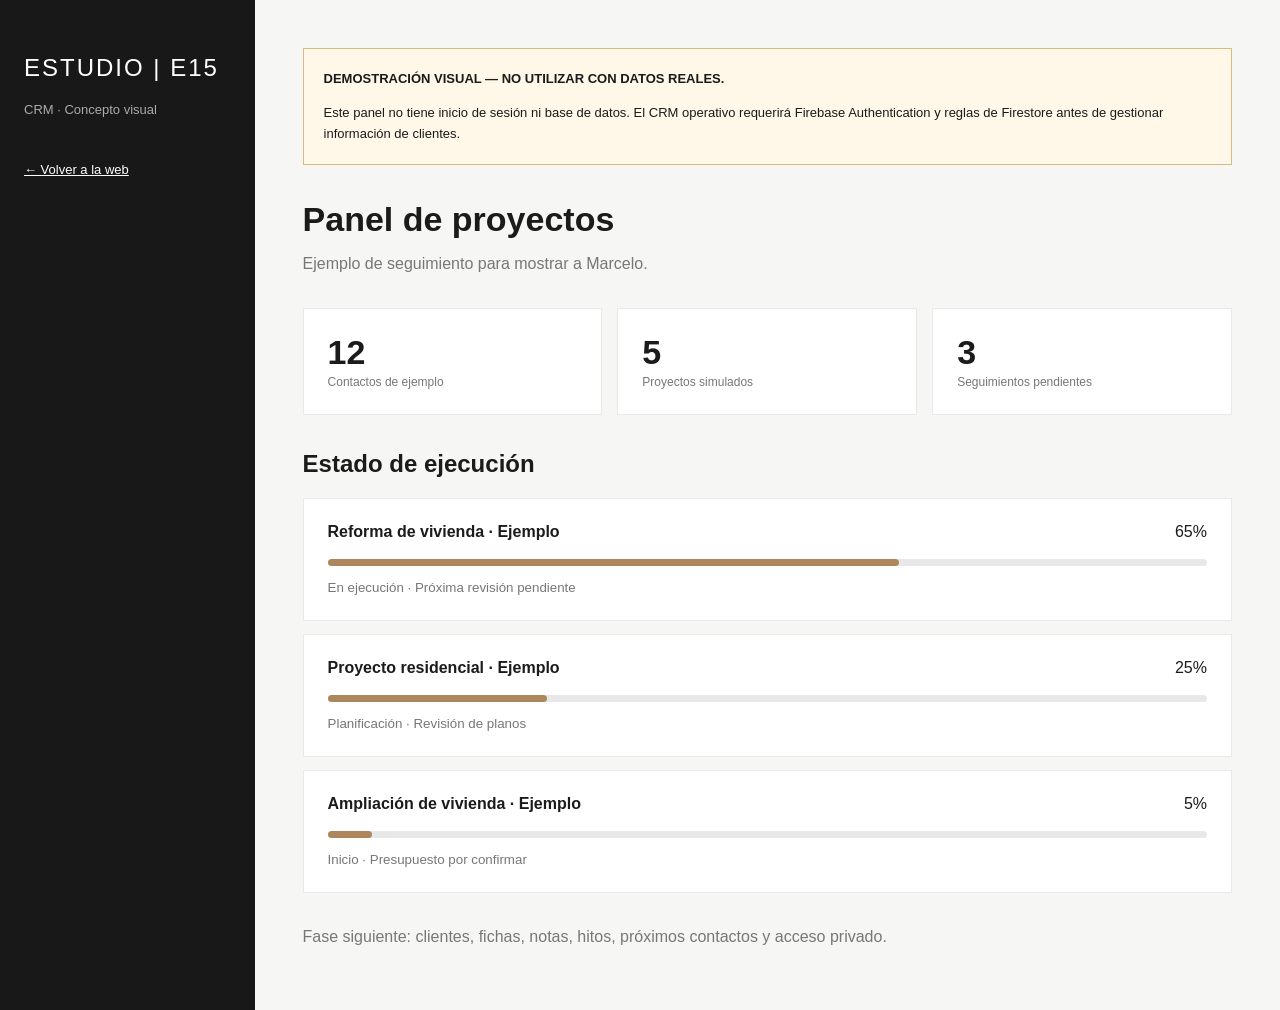
==== panel/index.html @ ab474ba7 "Add files via upload" ====
<!doctype html><html lang="es"><head><meta charset="UTF-8"><meta name="viewport" content="width=device-width,initial-scale=1"><meta name="robots" content="noindex,nofollow"><title>ESTUDIO E15 | Concepto de CRM</title><link rel="stylesheet" href="panel.css"></head><body><aside><h2>ESTUDIO | E15</h2><p>CRM · Concepto visual</p><a href="../index.html">← Volver a la web</a></aside><main><div class="notice"><strong>DEMOSTRACIÓN VISUAL — NO UTILIZAR CON DATOS REALES.</strong><p>Este panel no tiene inicio de sesión ni base de datos. El CRM operativo requerirá Firebase Authentication y reglas de Firestore antes de gestionar información de clientes.</p></div><h1>Panel de proyectos</h1><p>Ejemplo de seguimiento para mostrar a Marcelo.</p><div class="stats"><div><b>12</b><span>Contactos de ejemplo</span></div><div><b>5</b><span>Proyectos simulados</span></div><div><b>3</b><span>Seguimientos pendientes</span></div></div><h2>Estado de ejecución</h2><div class="project"><strong>Reforma de vivienda · Ejemplo</strong><span>65%</span><div class="track"><i style="width:65%"></i></div><small>En ejecución · Próxima revisión pendiente</small></div><div class="project"><strong>Proyecto residencial · Ejemplo</strong><span>25%</span><div class="track"><i style="width:25%"></i></div><small>Planificación · Revisión de planos</small></div><div class="project"><strong>Ampliación de vivienda · Ejemplo</strong><span>5%</span><div class="track"><i style="width:5%"></i></div><small>Inicio · Presupuesto por confirmar</small></div><p class="footer">Fase siguiente: clientes, fichas, notas, hitos, próximos contactos y acceso privado.</p></main></body></html>
---- panel/panel.css ----
*{box-sizing:border-box}body{margin:0;background:#f6f6f4;color:#1b1b1b;font-family:Arial,sans-serif;display:flex}aside{background:#181818;color:#fff;width:260px;min-height:100vh;padding:34px 24px}aside h2{letter-spacing:2px;font-weight:400}aside p{color:#aaa;font-size:13px}aside a{display:block;color:white;margin-top:45px;font-size:13px}main{width:min(1050px,100%);padding:48px}.notice{padding:20px;border:1px solid #d9ba83;background:#fff7e7;font-size:13px;line-height:1.6}.notice p{margin-bottom:0}h1{margin:35px 0 8px;font-size:34px}main>p{color:#777}.stats{display:grid;grid-template-columns:repeat(3,1fr);gap:15px;margin:35px 0}.stats>div,.project{background:#fff;padding:24px;border:1px solid #e9e9e9}.stats b{display:block;font-size:34px}.stats span{font-size:12px;color:#777}.project{margin-bottom:13px}.project>span{float:right}.track{height:7px;background:#e8e8e8;margin:18px 0 12px;border-radius:9px}.track i{display:block;height:100%;background:#ab875b;border-radius:9px}.project small{color:#777}.footer{margin-top:35px}@media(max-width:750px){body{display:block}aside{width:auto;min-height:auto;padding:20px}aside a{margin-top:12px}main{padding:24px}.stats{grid-template-columns:1fr}}
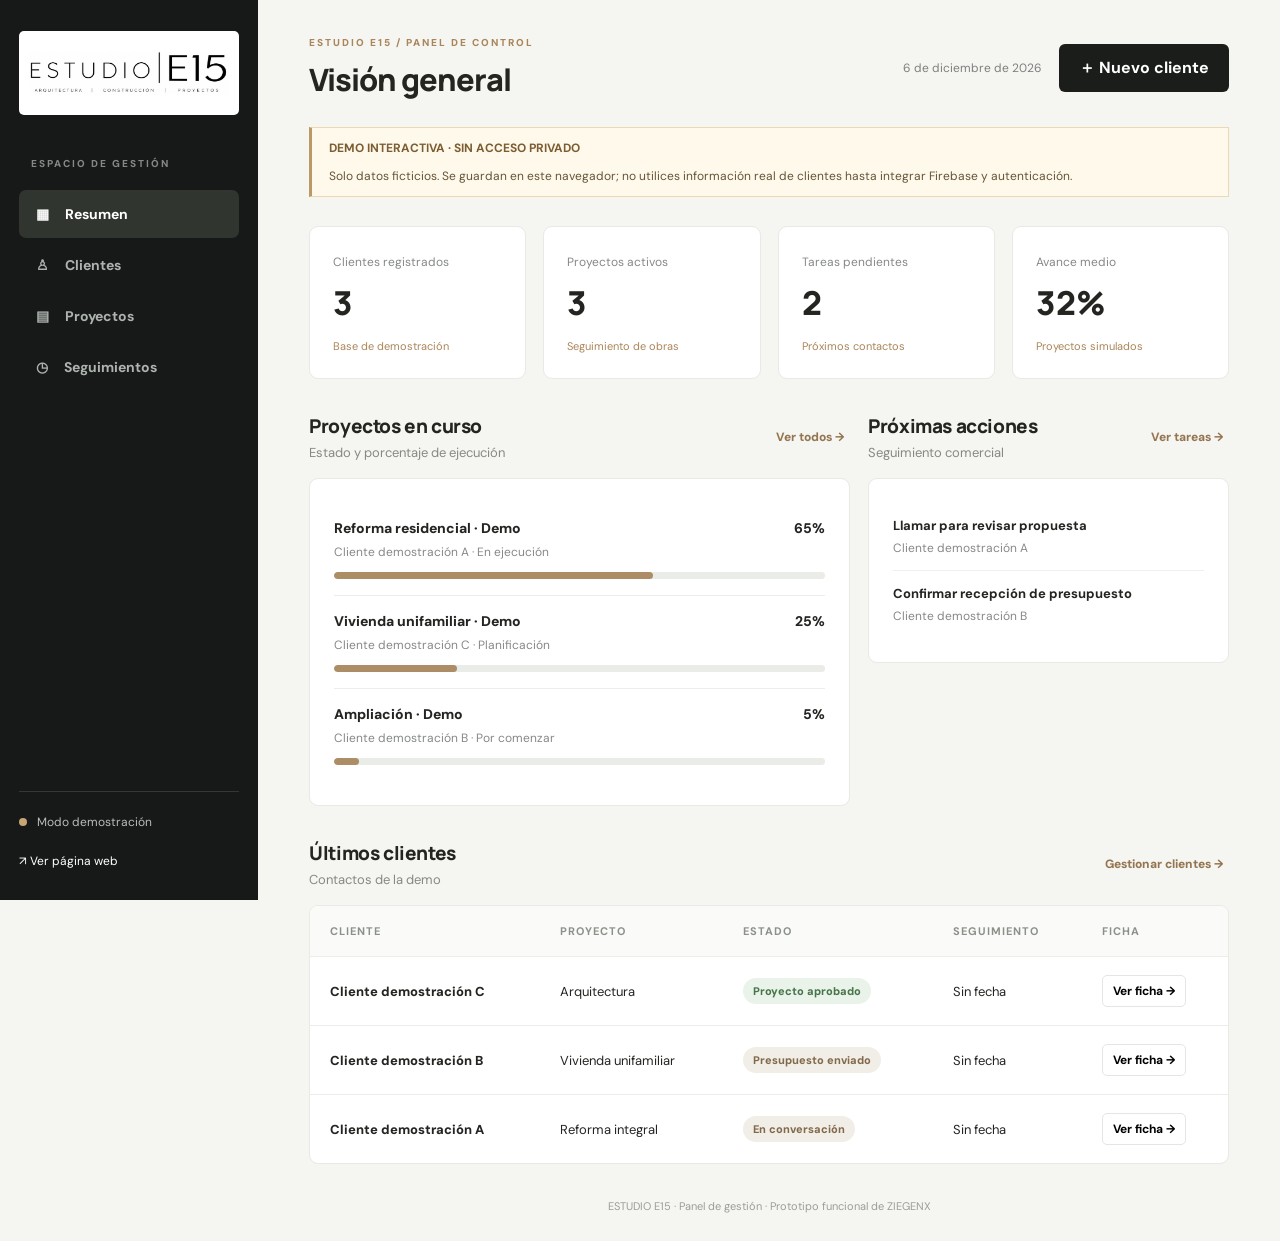
==== commit 966ec05d: "Add files via upload" ====
--- a/panel/index.html
+++ b/panel/index.html
@@ -1 +1,5 @@
-<!doctype html><html lang="es"><head><meta charset="UTF-8"><meta name="viewport" content="width=device-width,initial-scale=1"><meta name="robots" content="noindex,nofollow"><title>ESTUDIO E15 | Concepto de CRM</title><link rel="stylesheet" href="panel.css"></head><body><aside><h2>ESTUDIO | E15</h2><p>CRM · Concepto visual</p><a href="../index.html">← Volver a la web</a></aside><main><div class="notice"><strong>DEMOSTRACIÓN VISUAL — NO UTILIZAR CON DATOS REALES.</strong><p>Este panel no tiene inicio de sesión ni base de datos. El CRM operativo requerirá Firebase Authentication y reglas de Firestore antes de gestionar información de clientes.</p></div><h1>Panel de proyectos</h1><p>Ejemplo de seguimiento para mostrar a Marcelo.</p><div class="stats"><div><b>12</b><span>Contactos de ejemplo</span></div><div><b>5</b><span>Proyectos simulados</span></div><div><b>3</b><span>Seguimientos pendientes</span></div></div><h2>Estado de ejecución</h2><div class="project"><strong>Reforma de vivienda · Ejemplo</strong><span>65%</span><div class="track"><i style="width:65%"></i></div><small>En ejecución · Próxima revisión pendiente</small></div><div class="project"><strong>Proyecto residencial · Ejemplo</strong><span>25%</span><div class="track"><i style="width:25%"></i></div><small>Planificación · Revisión de planos</small></div><div class="project"><strong>Ampliación de vivienda · Ejemplo</strong><span>5%</span><div class="track"><i style="width:5%"></i></div><small>Inicio · Presupuesto por confirmar</small></div><p class="footer">Fase siguiente: clientes, fichas, notas, hitos, próximos contactos y acceso privado.</p></main></body></html>
+<!doctype html><html lang="es"><head><meta charset="utf-8"><meta name="viewport" content="width=device-width,initial-scale=1"><meta name="robots" content="noindex,nofollow"><title>ESTUDIO E15 · Gestión de proyectos (demo)</title><link rel="stylesheet" href="panel.css"></head><body>
+<div class="shell"><aside class="sidebar"><a href="../index.html" class="brand"><img src="logo-e15.png" alt="ESTUDIO E15"></a><div class="side-label">ESPACIO DE GESTIÓN</div><nav id="nav"><button class="nav-item active" data-view="dashboard">▦ <span>Resumen</span></button><button class="nav-item" data-view="clients">♙ <span>Clientes</span></button><button class="nav-item" data-view="projects">▤ <span>Proyectos</span></button><button class="nav-item" data-view="followups">◷ <span>Seguimientos</span></button></nav><div class="side-bottom"><span class="demo-dot"></span> Modo demostración <a href="../index.html">↗ Ver página web</a></div></aside>
+<div class="workspace"><header class="topbar"><div><div class="eyebrow">ESTUDIO E15 / PANEL DE CONTROL</div><h1 id="page-title">Visión general</h1></div><div class="top-actions"><span class="today" id="today"></span><button class="primary" id="new-client">＋ Nuevo cliente</button></div></header><div class="warning"><strong>DEMO INTERACTIVA · SIN ACCESO PRIVADO</strong><span>Solo datos ficticios. Se guardan en este navegador; no utilices información real de clientes hasta integrar Firebase y autenticación.</span></div><main id="content"></main><footer>ESTUDIO E15 · Panel de gestión · Prototipo funcional de ZIEGENX</footer></div></div>
+<dialog id="modal"><form id="client-form" method="dialog"><div class="modal-head"><div><div class="eyebrow">FICHA COMERCIAL</div><h2>Nuevo cliente</h2></div><button type="button" class="close" id="close-modal" aria-label="Cerrar">✕</button></div><div class="fields"><label>Nombre / empresa<input name="name" required maxlength="90" placeholder="Ej. Cliente de prueba"></label><label>Tipo de proyecto<select name="type"><option>Reforma integral</option><option>Vivienda unifamiliar</option><option>Arquitectura</option><option>Construcción</option><option>Otro</option></select></label><label>Teléfono ficticio<input name="phone" maxlength="35" placeholder="No introduzcas datos reales"></label><label>Correo ficticio<input name="email" type="email" maxlength="120" placeholder="demo@ejemplo.test"></label><label>Estado<select name="status"><option>Nuevo contacto</option><option>En conversación</option><option>Presupuesto enviado</option><option>Proyecto aprobado</option></select></label><label>Próximo seguimiento<input name="date" type="date"></label><label class="wide">Notas de prueba<textarea name="notes" rows="3" maxlength="500" placeholder="Ej. Pendiente reunión inicial"></textarea></label></div><div class="modal-actions"><button type="button" class="secondary" id="cancel-modal">Cancelar</button><button class="primary" type="submit">Guardar cliente</button></div></form></dialog>
+<script src="panel.js"></script></body></html>
--- a/panel/panel.css
+++ b/panel/panel.css
@@ -1 +1,2 @@
-*{box-sizing:border-box}body{margin:0;background:#f6f6f4;color:#1b1b1b;font-family:Arial,sans-serif;display:flex}aside{background:#181818;color:#fff;width:260px;min-height:100vh;padding:34px 24px}aside h2{letter-spacing:2px;font-weight:400}aside p{color:#aaa;font-size:13px}aside a{display:block;color:white;margin-top:45px;font-size:13px}main{width:min(1050px,100%);padding:48px}.notice{padding:20px;border:1px solid #d9ba83;background:#fff7e7;font-size:13px;line-height:1.6}.notice p{margin-bottom:0}h1{margin:35px 0 8px;font-size:34px}main>p{color:#777}.stats{display:grid;grid-template-columns:repeat(3,1fr);gap:15px;margin:35px 0}.stats>div,.project{background:#fff;padding:24px;border:1px solid #e9e9e9}.stats b{display:block;font-size:34px}.stats span{font-size:12px;color:#777}.project{margin-bottom:13px}.project>span{float:right}.track{height:7px;background:#e8e8e8;margin:18px 0 12px;border-radius:9px}.track i{display:block;height:100%;background:#ab875b;border-radius:9px}.project small{color:#777}.footer{margin-top:35px}@media(max-width:750px){body{display:block}aside{width:auto;min-height:auto;padding:20px}aside a{margin-top:12px}main{padding:24px}.stats{grid-template-columns:1fr}}
+@import url('https://fonts.googleapis.com/css2?family=DM+Sans:wght@400;500;600;700&family=Manrope:wght@400;500;600;700;800&display=swap');
+:root{font-family:'DM Sans',sans-serif;color:#242521;background:#f5f5f2}*{box-sizing:border-box}body{margin:0}button,input,select,textarea{font:inherit}button{cursor:pointer}a{color:inherit}.shell{display:flex;min-height:100vh}.sidebar{width:258px;flex-shrink:0;background:#171918;color:#fff;display:flex;flex-direction:column;padding:31px 19px;position:sticky;top:0;height:100vh}.brand{display:block;background:#fff;padding:13px 10px;border-radius:5px}.brand img{display:block;width:100%;height:58px;object-fit:contain}.side-label,.eyebrow{font-size:10px;letter-spacing:2px;font-weight:800}.side-label{color:#858985;margin:42px 12px 17px}.nav-item{display:flex;align-items:center;gap:16px;border:0;background:transparent;color:#aeb3af;padding:15px 17px;width:100%;text-align:left;border-radius:7px;font-weight:700;font-size:14px;margin:3px 0}.nav-item.active,.nav-item:hover{background:#303530;color:#fff}.side-bottom{margin-top:auto;border-top:1px solid #343834;padding-top:22px;color:#b9bdb9;font-size:12px}.demo-dot{display:inline-block;background:#c9a474;width:8px;height:8px;border-radius:50%;margin-right:7px}.side-bottom a{display:block;margin-top:23px;text-decoration:none;color:#fff}.workspace{min-width:0;flex:1;padding:36px clamp(18px,4vw,65px) 18px;max-width:1600px}.topbar{display:flex;justify-content:space-between;align-items:center;gap:15px}.eyebrow{color:#aa8559}.topbar h1{font:800 clamp(25px,2.4vw,36px) Manrope;margin:9px 0 0;letter-spacing:-1px}.top-actions{display:flex;align-items:center;gap:17px}.today{font-size:12px;color:#7d817e}.primary{border:0;background:#1b1d1b;color:#fff;padding:13px 20px;border-radius:6px;font-weight:700}.primary:hover{background:#444c43}.secondary{border:1px solid #d9dcd6;background:#fff;padding:11px 17px;border-radius:6px}.warning{background:#fff9eb;border:1px solid #ecd8b2;border-left:3px solid #b99a64;padding:12px 17px;margin:27px 0 29px;display:flex;gap:12px;align-items:center;flex-wrap:wrap;font-size:12px;color:#655437}.warning strong{color:#7c5d32}.stats{display:grid;grid-template-columns:repeat(4,minmax(0,1fr));gap:17px}.stat,.panel,.table-wrap{background:#fff;border:1px solid #e8eae5;border-radius:9px}.stat{padding:23px}.stat .label{font-size:12px;color:#848985}.stat b{display:block;font:800 33px Manrope;margin:9px 0}.stat .foot{font-size:11px;color:#aa8559}.section-head{display:flex;align-items:center;justify-content:space-between;gap:12px;margin:34px 0 17px}.section-head h2{font:800 19px Manrope;letter-spacing:-.4px;margin:0}.section-head p{margin:5px 0 0;color:#858985;font-size:13px}.link-btn{border:0;background:transparent;color:#94754f;font-weight:800;font-size:12px}.two-col{display:grid;grid-template-columns:1.5fr 1fr;gap:18px}.panel{padding:24px}.project-row{padding:16px 0;border-bottom:1px solid #eceeea}.project-row:last-child{border-bottom:0}.project-title{display:flex;justify-content:space-between;gap:10px;font-weight:800;font-size:14px}.muted{font-size:12px;color:#858985;margin:7px 0}.track{height:7px;background:#eaece8;border-radius:10px;overflow:hidden;margin-top:12px}.track i{height:100%;display:block;background:#ad8d65;border-radius:10px}.activity{padding:14px 0;border-bottom:1px solid #eff0ed;font-size:13px}.activity:last-child{border:0}.activity b{display:block;margin-bottom:5px}.activity span{color:#858985;font-size:12px}.table-wrap{overflow-x:auto}table{border-collapse:collapse;width:100%;min-width:700px;text-align:left}th{background:#fafaf8;color:#8b918a;font-size:11px;letter-spacing:1px;text-transform:uppercase}td,th{padding:18px 20px;border-bottom:1px solid #eceeea}td{font-size:13px}tr:last-child td{border:0}.name{font-weight:800}.pill{display:inline-block;background:#f1eee8;color:#82694b;border-radius:20px;padding:6px 10px;font-size:11px;font-weight:800}.pill.green{background:#eaf3e9;color:#47744b}.pill.gray{background:#f0f1ef;color:#70756e}.action{border:1px solid #e5e6e1;background:#fff;padding:7px 10px;border-radius:5px;font-size:12px;font-weight:700}.empty{padding:30px;color:#7c817b;text-align:center}.search{width:min(300px,100%);border:1px solid #dfe2dc;border-radius:6px;padding:11px 13px;background:#fff}.filters{display:flex;gap:10px;align-items:center;flex-wrap:wrap}.card-grid{display:grid;grid-template-columns:repeat(2,minmax(0,1fr));gap:16px}.project-card{background:#fff;border:1px solid #e8eae5;border-radius:9px;padding:22px}.project-card h3{font:800 16px Manrope;margin:10px 0}.project-card .line{display:flex;justify-content:space-between;gap:10px;font-size:12px;color:#858985}.detail{background:#f9faf8;border:1px solid #e9ebe6;border-radius:8px;padding:20px;margin:15px 0}.detail h3{margin:0 0 12px}.detail label{display:block;font-size:12px;font-weight:700;margin:14px 0 5px}.detail input,.detail select,.detail textarea{width:100%;padding:11px;border:1px solid #dfe2dc;border-radius:5px;background:#fff}.detail .btnrow{display:flex;gap:10px;margin-top:15px}.detail small{color:#8a8f89}footer{font-size:11px;color:#999e97;text-align:center;margin:35px 0 10px}dialog{border:0;border-radius:12px;box-shadow:0 25px 100px #0004;width:min(650px,calc(100vw - 24px));padding:28px}dialog::backdrop{background:#101511a8}.modal-head{display:flex;justify-content:space-between}.modal-head h2{font:800 24px Manrope;margin:8px 0 24px}.close{border:0;background:transparent;font-size:21px}.fields{display:grid;grid-template-columns:1fr 1fr;gap:15px}.fields label{font-size:12px;font-weight:800;color:#545b54}.fields input,.fields select,.fields textarea{width:100%;margin-top:8px;padding:12px;border:1px solid #dce0d9;border-radius:5px;outline-color:#a88c63}.fields .wide{grid-column:1/-1}.modal-actions{display:flex;justify-content:flex-end;gap:10px;margin-top:24px}@media(max-width:1050px){.stats{grid-template-columns:repeat(2,1fr)}.two-col{grid-template-columns:1fr}.today{display:none}}@media(max-width:680px){.shell{display:block}.sidebar{width:100%;height:auto;position:static;padding:14px}.brand{width:190px;padding:4px}.brand img{height:42px}.side-label,.side-bottom{display:none}#nav{display:flex;overflow:auto;gap:3px;margin-top:12px}.nav-item{width:auto;white-space:nowrap;font-size:12px;padding:11px}.workspace{padding:20px 14px}.topbar{align-items:flex-start}.topbar h1{font-size:24px}.top-actions .primary{font-size:12px;padding:10px}.stats{gap:9px}.stat{padding:15px}.stat b{font-size:25px}.card-grid{grid-template-columns:1fr}.fields{grid-template-columns:1fr}}
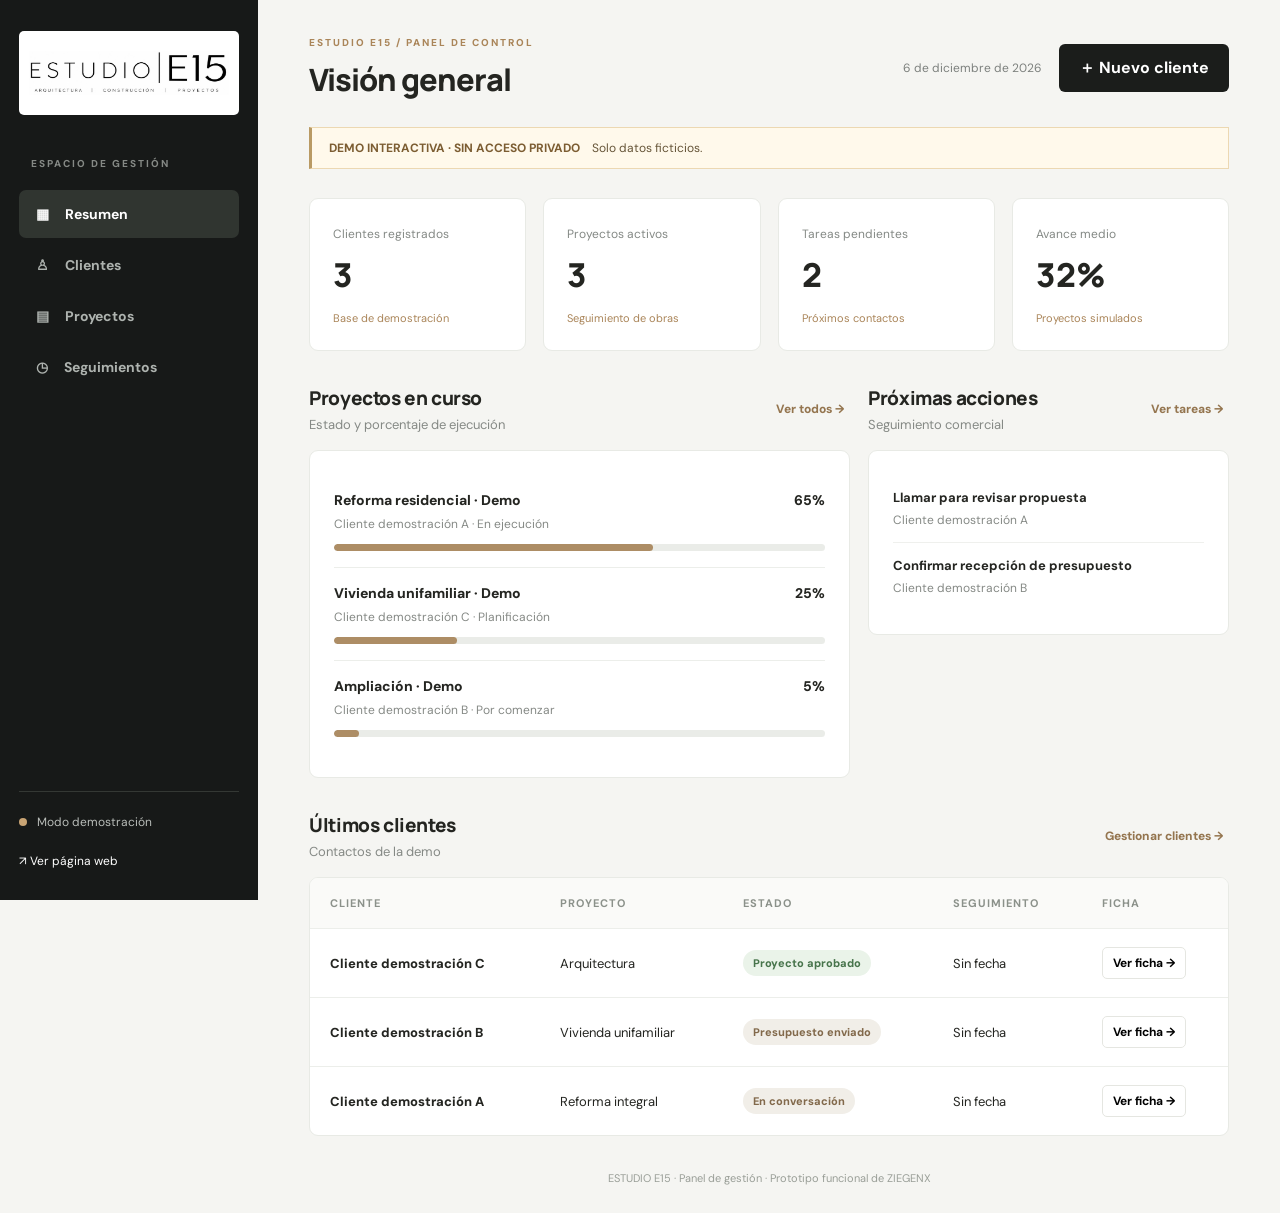
==== commit 9be97205: "Update index.html" ====
--- a/panel/index.html
+++ b/panel/index.html
@@ -1,5 +1,7 @@
-<!doctype html><html lang="es"><head><meta charset="utf-8"><meta name="viewport" content="width=device-width,initial-scale=1"><meta name="robots" content="noindex,nofollow"><title>ESTUDIO E15 · Gestión de proyectos (demo)</title><link rel="stylesheet" href="panel.css"></head><body>
+<!doctype html><html lang="es"><head><meta charset="utf-8"><meta name="viewport" content="width=device-width,initial-scale=1"><meta name="robots" content="noindex,nofollow"><title>ESTUDIO E15 · Gestión de proyectos (demo)</title><link rel="stylesheet" href="panel.css?v=3"></head><body>
 <div class="shell"><aside class="sidebar"><a href="../index.html" class="brand"><img src="logo-e15.png" alt="ESTUDIO E15"></a><div class="side-label">ESPACIO DE GESTIÓN</div><nav id="nav"><button class="nav-item active" data-view="dashboard">▦ <span>Resumen</span></button><button class="nav-item" data-view="clients">♙ <span>Clientes</span></button><button class="nav-item" data-view="projects">▤ <span>Proyectos</span></button><button class="nav-item" data-view="followups">◷ <span>Seguimientos</span></button></nav><div class="side-bottom"><span class="demo-dot"></span> Modo demostración <a href="../index.html">↗ Ver página web</a></div></aside>
-<div class="workspace"><header class="topbar"><div><div class="eyebrow">ESTUDIO E15 / PANEL DE CONTROL</div><h1 id="page-title">Visión general</h1></div><div class="top-actions"><span class="today" id="today"></span><button class="primary" id="new-client">＋ Nuevo cliente</button></div></header><div class="warning"><strong>DEMO INTERACTIVA · SIN ACCESO PRIVADO</strong><span>Solo datos ficticios. Se guardan en este navegador; no utilices información real de clientes hasta integrar Firebase y autenticación.</span></div><main id="content"></main><footer>ESTUDIO E15 · Panel de gestión · Prototipo funcional de ZIEGENX</footer></div></div>
+<div class="workspace"><header class="topbar"><div><div class="eyebrow">ESTUDIO E15 / PANEL DE CONTROL</div><h1 id="page-title">Visión general</h1></div><div class="top-actions"><span class="today" id="today"></span><button class="primary" id="new-client">＋ Nuevo cliente</button></div></header><div class="warning"><strong>DEMO INTERACTIVA · SIN ACCESO PRIVADO</strong><span>Solo datos ficticios.</span></div><main id="content"></main><footer>ESTUDIO E15 · Panel de gestión · Prototipo funcional de ZIEGENX</footer></div></div>
 <dialog id="modal"><form id="client-form" method="dialog"><div class="modal-head"><div><div class="eyebrow">FICHA COMERCIAL</div><h2>Nuevo cliente</h2></div><button type="button" class="close" id="close-modal" aria-label="Cerrar">✕</button></div><div class="fields"><label>Nombre / empresa<input name="name" required maxlength="90" placeholder="Ej. Cliente de prueba"></label><label>Tipo de proyecto<select name="type"><option>Reforma integral</option><option>Vivienda unifamiliar</option><option>Arquitectura</option><option>Construcción</option><option>Otro</option></select></label><label>Teléfono ficticio<input name="phone" maxlength="35" placeholder="No introduzcas datos reales"></label><label>Correo ficticio<input name="email" type="email" maxlength="120" placeholder="demo@ejemplo.test"></label><label>Estado<select name="status"><option>Nuevo contacto</option><option>En conversación</option><option>Presupuesto enviado</option><option>Proyecto aprobado</option></select></label><label>Próximo seguimiento<input name="date" type="date"></label><label class="wide">Notas de prueba<textarea name="notes" rows="3" maxlength="500" placeholder="Ej. Pendiente reunión inicial"></textarea></label></div><div class="modal-actions"><button type="button" class="secondary" id="cancel-modal">Cancelar</button><button class="primary" type="submit">Guardar cliente</button></div></form></dialog>
-<script src="panel.js"></script></body></html>
+
+<dialog id="work-modal" class="work-modal" aria-labelledby="work-modal-title"><form id="work-form"><div class="modal-head"><div><div class="eyebrow" id="work-modal-eyebrow">GESTIÓN</div><h2 id="work-modal-title">Nuevo registro</h2></div><button type="button" class="close" id="close-work" aria-label="Cerrar">✕</button></div><p class="form-intro" id="work-modal-description"></p><div id="work-fields" class="fields"></div><div class="modal-actions"><button type="button" class="secondary" id="cancel-work">Cancelar</button><button type="submit" class="primary" id="save-work">Guardar</button></div></form></dialog>
+<script src="panel.js?v=3"></script></body></html>
--- a/panel/panel.css
+++ b/panel/panel.css
@@ -1,2 +1,5 @@
 @import url('https://fonts.googleapis.com/css2?family=DM+Sans:wght@400;500;600;700&family=Manrope:wght@400;500;600;700;800&display=swap');
 :root{font-family:'DM Sans',sans-serif;color:#242521;background:#f5f5f2}*{box-sizing:border-box}body{margin:0}button,input,select,textarea{font:inherit}button{cursor:pointer}a{color:inherit}.shell{display:flex;min-height:100vh}.sidebar{width:258px;flex-shrink:0;background:#171918;color:#fff;display:flex;flex-direction:column;padding:31px 19px;position:sticky;top:0;height:100vh}.brand{display:block;background:#fff;padding:13px 10px;border-radius:5px}.brand img{display:block;width:100%;height:58px;object-fit:contain}.side-label,.eyebrow{font-size:10px;letter-spacing:2px;font-weight:800}.side-label{color:#858985;margin:42px 12px 17px}.nav-item{display:flex;align-items:center;gap:16px;border:0;background:transparent;color:#aeb3af;padding:15px 17px;width:100%;text-align:left;border-radius:7px;font-weight:700;font-size:14px;margin:3px 0}.nav-item.active,.nav-item:hover{background:#303530;color:#fff}.side-bottom{margin-top:auto;border-top:1px solid #343834;padding-top:22px;color:#b9bdb9;font-size:12px}.demo-dot{display:inline-block;background:#c9a474;width:8px;height:8px;border-radius:50%;margin-right:7px}.side-bottom a{display:block;margin-top:23px;text-decoration:none;color:#fff}.workspace{min-width:0;flex:1;padding:36px clamp(18px,4vw,65px) 18px;max-width:1600px}.topbar{display:flex;justify-content:space-between;align-items:center;gap:15px}.eyebrow{color:#aa8559}.topbar h1{font:800 clamp(25px,2.4vw,36px) Manrope;margin:9px 0 0;letter-spacing:-1px}.top-actions{display:flex;align-items:center;gap:17px}.today{font-size:12px;color:#7d817e}.primary{border:0;background:#1b1d1b;color:#fff;padding:13px 20px;border-radius:6px;font-weight:700}.primary:hover{background:#444c43}.secondary{border:1px solid #d9dcd6;background:#fff;padding:11px 17px;border-radius:6px}.warning{background:#fff9eb;border:1px solid #ecd8b2;border-left:3px solid #b99a64;padding:12px 17px;margin:27px 0 29px;display:flex;gap:12px;align-items:center;flex-wrap:wrap;font-size:12px;color:#655437}.warning strong{color:#7c5d32}.stats{display:grid;grid-template-columns:repeat(4,minmax(0,1fr));gap:17px}.stat,.panel,.table-wrap{background:#fff;border:1px solid #e8eae5;border-radius:9px}.stat{padding:23px}.stat .label{font-size:12px;color:#848985}.stat b{display:block;font:800 33px Manrope;margin:9px 0}.stat .foot{font-size:11px;color:#aa8559}.section-head{display:flex;align-items:center;justify-content:space-between;gap:12px;margin:34px 0 17px}.section-head h2{font:800 19px Manrope;letter-spacing:-.4px;margin:0}.section-head p{margin:5px 0 0;color:#858985;font-size:13px}.link-btn{border:0;background:transparent;color:#94754f;font-weight:800;font-size:12px}.two-col{display:grid;grid-template-columns:1.5fr 1fr;gap:18px}.panel{padding:24px}.project-row{padding:16px 0;border-bottom:1px solid #eceeea}.project-row:last-child{border-bottom:0}.project-title{display:flex;justify-content:space-between;gap:10px;font-weight:800;font-size:14px}.muted{font-size:12px;color:#858985;margin:7px 0}.track{height:7px;background:#eaece8;border-radius:10px;overflow:hidden;margin-top:12px}.track i{height:100%;display:block;background:#ad8d65;border-radius:10px}.activity{padding:14px 0;border-bottom:1px solid #eff0ed;font-size:13px}.activity:last-child{border:0}.activity b{display:block;margin-bottom:5px}.activity span{color:#858985;font-size:12px}.table-wrap{overflow-x:auto}table{border-collapse:collapse;width:100%;min-width:700px;text-align:left}th{background:#fafaf8;color:#8b918a;font-size:11px;letter-spacing:1px;text-transform:uppercase}td,th{padding:18px 20px;border-bottom:1px solid #eceeea}td{font-size:13px}tr:last-child td{border:0}.name{font-weight:800}.pill{display:inline-block;background:#f1eee8;color:#82694b;border-radius:20px;padding:6px 10px;font-size:11px;font-weight:800}.pill.green{background:#eaf3e9;color:#47744b}.pill.gray{background:#f0f1ef;color:#70756e}.action{border:1px solid #e5e6e1;background:#fff;padding:7px 10px;border-radius:5px;font-size:12px;font-weight:700}.empty{padding:30px;color:#7c817b;text-align:center}.search{width:min(300px,100%);border:1px solid #dfe2dc;border-radius:6px;padding:11px 13px;background:#fff}.filters{display:flex;gap:10px;align-items:center;flex-wrap:wrap}.card-grid{display:grid;grid-template-columns:repeat(2,minmax(0,1fr));gap:16px}.project-card{background:#fff;border:1px solid #e8eae5;border-radius:9px;padding:22px}.project-card h3{font:800 16px Manrope;margin:10px 0}.project-card .line{display:flex;justify-content:space-between;gap:10px;font-size:12px;color:#858985}.detail{background:#f9faf8;border:1px solid #e9ebe6;border-radius:8px;padding:20px;margin:15px 0}.detail h3{margin:0 0 12px}.detail label{display:block;font-size:12px;font-weight:700;margin:14px 0 5px}.detail input,.detail select,.detail textarea{width:100%;padding:11px;border:1px solid #dfe2dc;border-radius:5px;background:#fff}.detail .btnrow{display:flex;gap:10px;margin-top:15px}.detail small{color:#8a8f89}footer{font-size:11px;color:#999e97;text-align:center;margin:35px 0 10px}dialog{border:0;border-radius:12px;box-shadow:0 25px 100px #0004;width:min(650px,calc(100vw - 24px));padding:28px}dialog::backdrop{background:#101511a8}.modal-head{display:flex;justify-content:space-between}.modal-head h2{font:800 24px Manrope;margin:8px 0 24px}.close{border:0;background:transparent;font-size:21px}.fields{display:grid;grid-template-columns:1fr 1fr;gap:15px}.fields label{font-size:12px;font-weight:800;color:#545b54}.fields input,.fields select,.fields textarea{width:100%;margin-top:8px;padding:12px;border:1px solid #dce0d9;border-radius:5px;outline-color:#a88c63}.fields .wide{grid-column:1/-1}.modal-actions{display:flex;justify-content:flex-end;gap:10px;margin-top:24px}@media(max-width:1050px){.stats{grid-template-columns:repeat(2,1fr)}.two-col{grid-template-columns:1fr}.today{display:none}}@media(max-width:680px){.shell{display:block}.sidebar{width:100%;height:auto;position:static;padding:14px}.brand{width:190px;padding:4px}.brand img{height:42px}.side-label,.side-bottom{display:none}#nav{display:flex;overflow:auto;gap:3px;margin-top:12px}.nav-item{width:auto;white-space:nowrap;font-size:12px;padding:11px}.workspace{padding:20px 14px}.topbar{align-items:flex-start}.topbar h1{font-size:24px}.top-actions .primary{font-size:12px;padding:10px}.stats{gap:9px}.stat{padding:15px}.stat b{font-size:25px}.card-grid{grid-template-columns:1fr}.fields{grid-template-columns:1fr}}
+
+/* E15 V3 — formularios integrados */
+.work-modal{border:0;border-radius:14px;padding:0;width:min(720px,calc(100vw - 28px));max-height:90vh;overflow:auto;box-shadow:0 30px 110px #0004;background:#fff;color:#191918}.work-modal::backdrop{background:rgba(15,17,16,.62);backdrop-filter:blur(3px)}.work-modal form{padding:30px}.work-modal .form-intro{font-size:14px;color:#737772;line-height:1.5;margin:4px 0 24px}.work-modal .fields{display:grid;grid-template-columns:repeat(2,minmax(0,1fr));gap:17px}.work-modal label{display:block;font-size:12px;font-weight:700;color:#4e5550}.work-modal input,.work-modal select,.work-modal textarea{display:block;width:100%;margin-top:8px;padding:13px;border:1px solid #d9ded8;border-radius:7px;background:#fff;font:inherit;color:#202421;box-sizing:border-box}.work-modal input:focus,.work-modal select:focus,.work-modal textarea:focus{outline:2px solid #a98b65;outline-offset:1px}.work-modal .wide{grid-column:1/-1}.work-modal .modal-actions{padding-top:20px;border-top:1px solid #eee;margin-top:26px}@media(max-width:620px){.work-modal form{padding:20px}.work-modal .fields{grid-template-columns:1fr}}
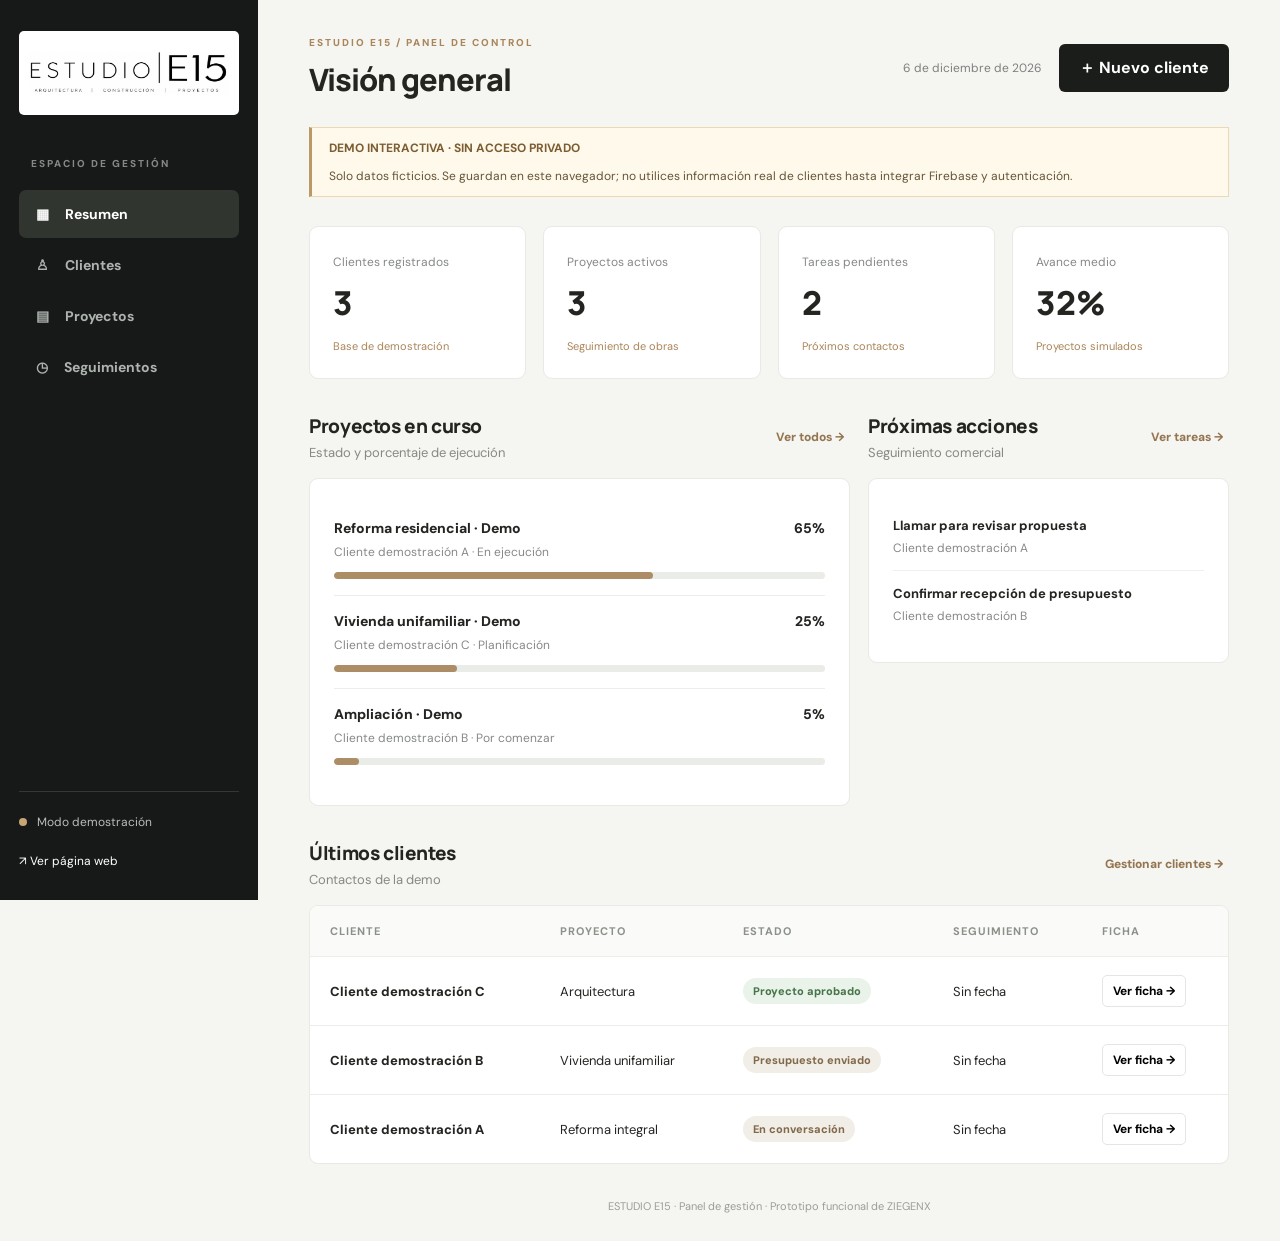
==== commit fff90ac1: "Add files via upload" ====
--- a/panel/index.html
+++ b/panel/index.html
@@ -1,6 +1,6 @@
 <!doctype html><html lang="es"><head><meta charset="utf-8"><meta name="viewport" content="width=device-width,initial-scale=1"><meta name="robots" content="noindex,nofollow"><title>ESTUDIO E15 · Gestión de proyectos (demo)</title><link rel="stylesheet" href="panel.css?v=3"></head><body>
 <div class="shell"><aside class="sidebar"><a href="../index.html" class="brand"><img src="logo-e15.png" alt="ESTUDIO E15"></a><div class="side-label">ESPACIO DE GESTIÓN</div><nav id="nav"><button class="nav-item active" data-view="dashboard">▦ <span>Resumen</span></button><button class="nav-item" data-view="clients">♙ <span>Clientes</span></button><button class="nav-item" data-view="projects">▤ <span>Proyectos</span></button><button class="nav-item" data-view="followups">◷ <span>Seguimientos</span></button></nav><div class="side-bottom"><span class="demo-dot"></span> Modo demostración <a href="../index.html">↗ Ver página web</a></div></aside>
-<div class="workspace"><header class="topbar"><div><div class="eyebrow">ESTUDIO E15 / PANEL DE CONTROL</div><h1 id="page-title">Visión general</h1></div><div class="top-actions"><span class="today" id="today"></span><button class="primary" id="new-client">＋ Nuevo cliente</button></div></header><div class="warning"><strong>DEMO INTERACTIVA · SIN ACCESO PRIVADO</strong><span>Solo datos ficticios.</span></div><main id="content"></main><footer>ESTUDIO E15 · Panel de gestión · Prototipo funcional de ZIEGENX</footer></div></div>
+<div class="workspace"><header class="topbar"><div><div class="eyebrow">ESTUDIO E15 / PANEL DE CONTROL</div><h1 id="page-title">Visión general</h1></div><div class="top-actions"><span class="today" id="today"></span><button class="primary" id="new-client">＋ Nuevo cliente</button></div></header><div class="warning"><strong>DEMO INTERACTIVA · SIN ACCESO PRIVADO</strong><span>Solo datos ficticios. Se guardan en este navegador; no utilices información real de clientes hasta integrar Firebase y autenticación.</span></div><main id="content"></main><footer>ESTUDIO E15 · Panel de gestión · Prototipo funcional de ZIEGENX</footer></div></div>
 <dialog id="modal"><form id="client-form" method="dialog"><div class="modal-head"><div><div class="eyebrow">FICHA COMERCIAL</div><h2>Nuevo cliente</h2></div><button type="button" class="close" id="close-modal" aria-label="Cerrar">✕</button></div><div class="fields"><label>Nombre / empresa<input name="name" required maxlength="90" placeholder="Ej. Cliente de prueba"></label><label>Tipo de proyecto<select name="type"><option>Reforma integral</option><option>Vivienda unifamiliar</option><option>Arquitectura</option><option>Construcción</option><option>Otro</option></select></label><label>Teléfono ficticio<input name="phone" maxlength="35" placeholder="No introduzcas datos reales"></label><label>Correo ficticio<input name="email" type="email" maxlength="120" placeholder="demo@ejemplo.test"></label><label>Estado<select name="status"><option>Nuevo contacto</option><option>En conversación</option><option>Presupuesto enviado</option><option>Proyecto aprobado</option></select></label><label>Próximo seguimiento<input name="date" type="date"></label><label class="wide">Notas de prueba<textarea name="notes" rows="3" maxlength="500" placeholder="Ej. Pendiente reunión inicial"></textarea></label></div><div class="modal-actions"><button type="button" class="secondary" id="cancel-modal">Cancelar</button><button class="primary" type="submit">Guardar cliente</button></div></form></dialog>
 
 <dialog id="work-modal" class="work-modal" aria-labelledby="work-modal-title"><form id="work-form"><div class="modal-head"><div><div class="eyebrow" id="work-modal-eyebrow">GESTIÓN</div><h2 id="work-modal-title">Nuevo registro</h2></div><button type="button" class="close" id="close-work" aria-label="Cerrar">✕</button></div><p class="form-intro" id="work-modal-description"></p><div id="work-fields" class="fields"></div><div class="modal-actions"><button type="button" class="secondary" id="cancel-work">Cancelar</button><button type="submit" class="primary" id="save-work">Guardar</button></div></form></dialog>
